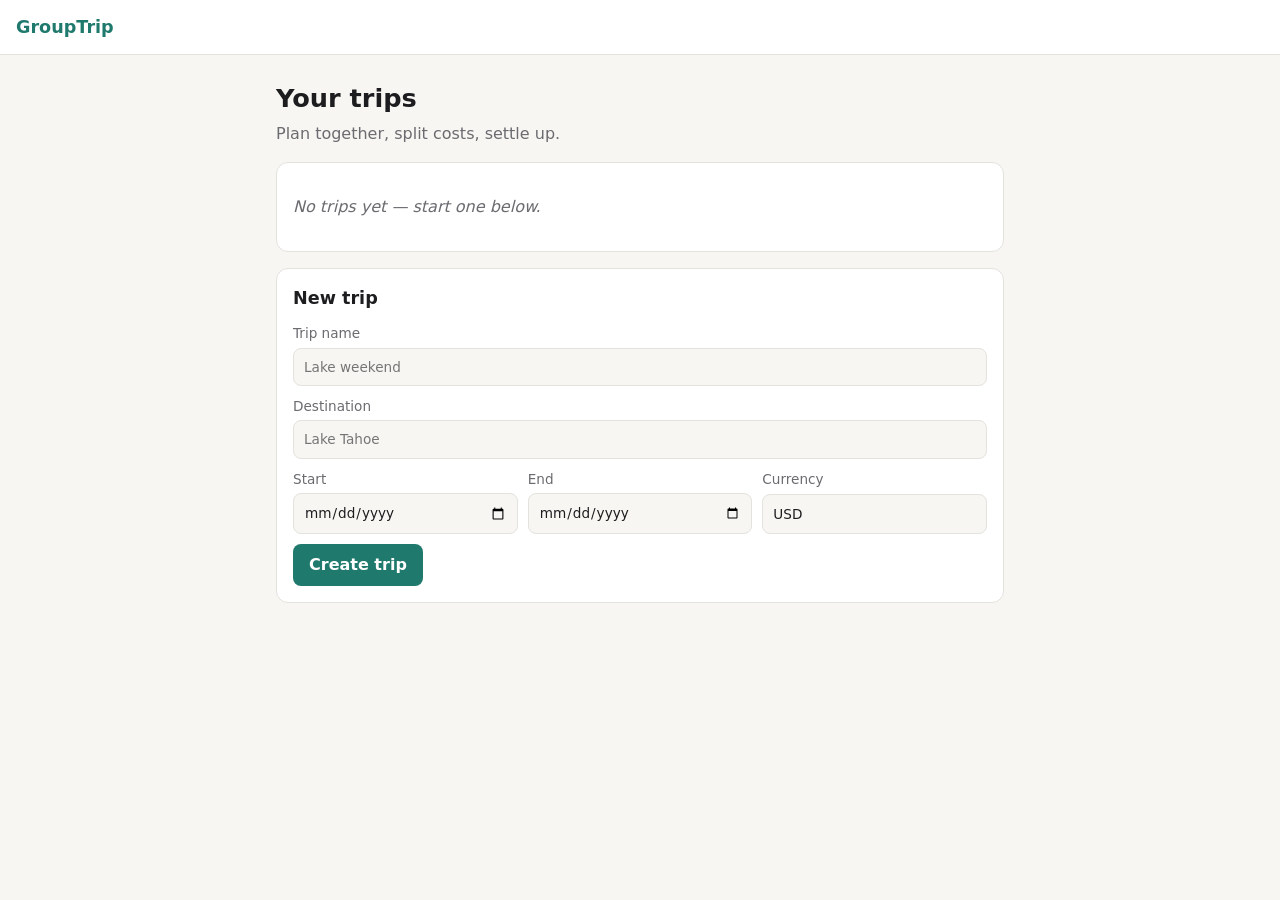
==== app/index.html @ df2579ad "Start GroupTrip: trip planner with shared expenses and settle-up Co-Authored-By: Claude Opus 5.5 <no" ====
<!doctype html>
<html lang="en">
<head>
  <meta charset="utf-8">
  <meta name="viewport" content="width=device-width, initial-scale=1">
  <title>GroupTrip</title>
  <link rel="stylesheet" href="style.css">
</head>
<body>
  <header class="top">
    <a href="#/" class="brand">GroupTrip</a>
  </header>
  <main id="view"></main>
  <script type="module" src="app.js"></script>
</body>
</html>
---- app/style.css ----
:root {
  --bg: #f7f6f3;
  --card: #ffffff;
  --text: #1d1d1f;
  --muted: #6b6b70;
  --line: #e4e2dd;
  --accent: #1f7a6d;
  --accent-text: #ffffff;
  --owed: #1f7a6d;
  --owes: #b4462f;
}
@media (prefers-color-scheme: dark) {
  :root {
    --bg: #141517;
    --card: #1e1f22;
    --text: #ececee;
    --muted: #9a9aa2;
    --line: #2e2f33;
    --accent: #4fb8a6;
    --accent-text: #0d1f1c;
    --owed: #5cc7b4;
    --owes: #ef8a74;
  }
}

* { box-sizing: border-box; }
body {
  margin: 0;
  background: var(--bg);
  color: var(--text);
  font: 16px/1.5 system-ui, -apple-system, sans-serif;
}
.top { padding: 14px 16px; border-bottom: 1px solid var(--line); background: var(--card); }
.brand { font-weight: 700; color: var(--accent); text-decoration: none; font-size: 1.1rem; }
main { max-width: 760px; margin: 0 auto; padding: 16px; }

h1 { font-size: 1.6rem; margin: 8px 0 4px; }
h2 { font-size: 1.1rem; margin: 0 0 12px; }
.sub { color: var(--muted); margin: 0 0 16px; }

.card {
  background: var(--card);
  border: 1px solid var(--line);
  border-radius: 12px;
  padding: 16px;
  margin-bottom: 16px;
}
.tabs { display: flex; gap: 4px; margin-bottom: 16px; overflow-x: auto; }
.tabs a {
  padding: 8px 14px; border-radius: 999px; text-decoration: none;
  color: var(--muted); white-space: nowrap;
}
.tabs a.on { background: var(--accent); color: var(--accent-text); }

form { display: grid; gap: 10px; }
.row { display: flex; gap: 10px; flex-wrap: wrap; }
.row > * { flex: 1 1 140px; }
label { display: grid; gap: 4px; font-size: .85rem; color: var(--muted); }
input, select, textarea {
  font: inherit; color: var(--text); background: var(--bg);
  border: 1px solid var(--line); border-radius: 8px; padding: 8px 10px; width: 100%;
}
button {
  font: inherit; border: 0; border-radius: 8px; padding: 9px 16px; cursor: pointer;
  background: var(--accent); color: var(--accent-text); font-weight: 600;
}
button.ghost { background: transparent; color: var(--muted); padding: 4px 8px; font-weight: 400; }
button.ghost:hover { color: var(--owes); }
.checks { display: flex; flex-wrap: wrap; gap: 6px 14px; }
.checks label { display: flex; align-items: center; gap: 6px; color: var(--text); font-size: .95rem; }
.checks input { width: auto; }

ul.list { list-style: none; margin: 0; padding: 0; }
ul.list li {
  display: flex; justify-content: space-between; align-items: center; gap: 12px;
  padding: 10px 0; border-bottom: 1px solid var(--line);
}
ul.list li:last-child { border-bottom: 0; }
.meta { color: var(--muted); font-size: .85rem; }
.amt { font-variant-numeric: tabular-nums; font-weight: 600; white-space: nowrap; }
.pos { color: var(--owed); }
.neg { color: var(--owes); }
.empty { color: var(--muted); font-style: italic; }
a.trip { color: inherit; text-decoration: none; display: block; }
.day { font-weight: 600; margin: 14px 0 4px; }
.day:first-child { margin-top: 0; }
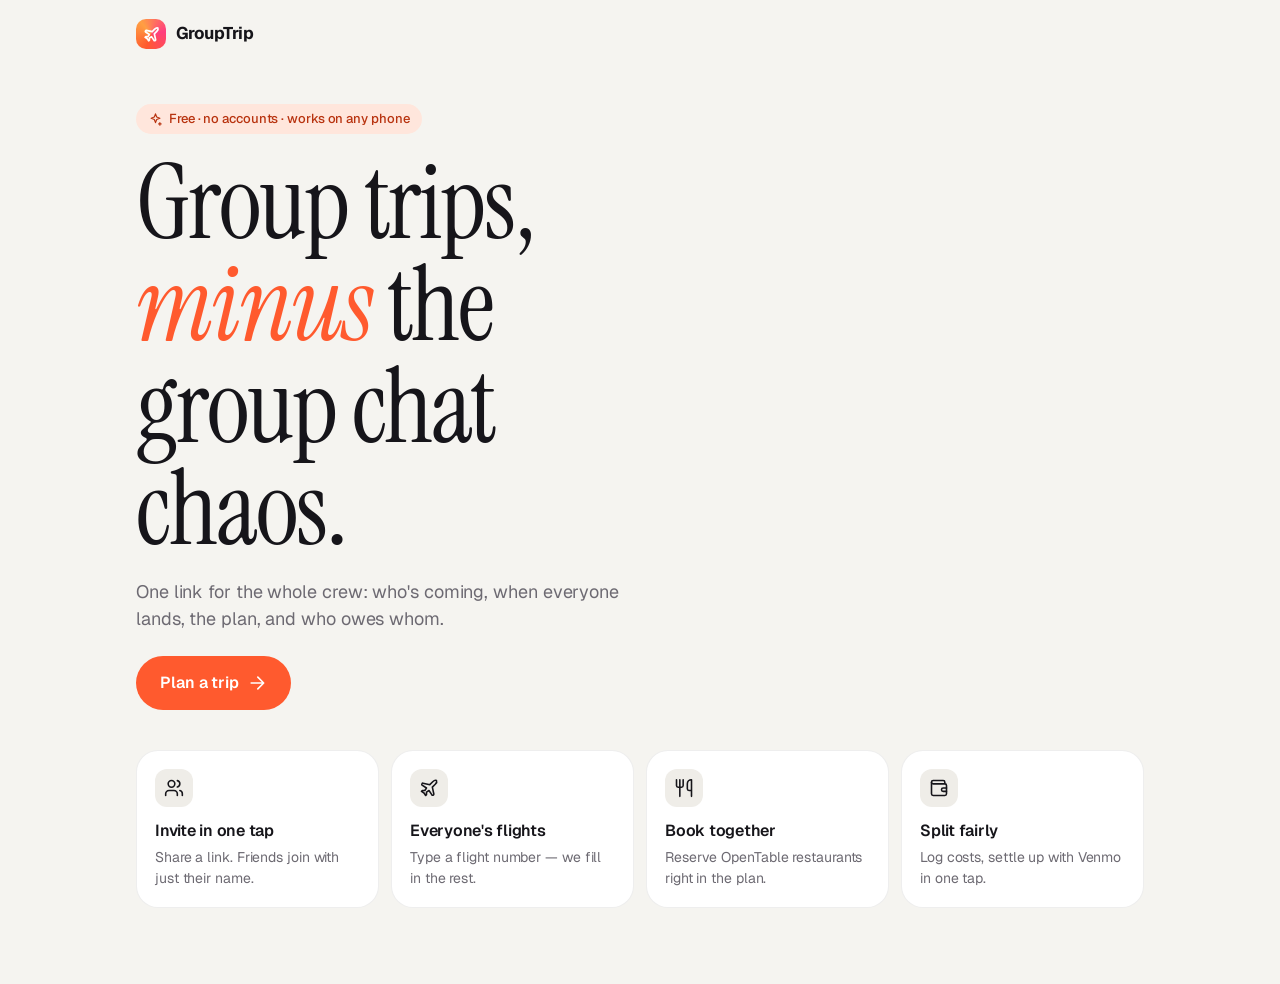
==== commit f854a6ee: "Redesign: organizer vs guest roles, invite page, modern mobile and desktop UI - Guests join from an " ====
--- a/app/index.html
+++ b/app/index.html
@@ -2,15 +2,21 @@
 <html lang="en">
 <head>
   <meta charset="utf-8">
-  <meta name="viewport" content="width=device-width, initial-scale=1">
+  <meta name="viewport" content="width=device-width, initial-scale=1, viewport-fit=cover">
+  <meta name="theme-color" content="#f5f4f0" media="(prefers-color-scheme: light)">
+  <meta name="theme-color" content="#0d0d10" media="(prefers-color-scheme: dark)">
+  <meta name="description" content="Plan a group trip: who's coming, everyone's flights, the plan, and who owes whom.">
+  <meta name="apple-mobile-web-app-capable" content="yes">
+  <meta name="apple-mobile-web-app-status-bar-style" content="default">
   <title>GroupTrip</title>
+  <link rel="icon" href="data:image/svg+xml,%3Csvg xmlns='http://www.w3.org/2000/svg' viewBox='0 0 32 32'%3E%3Crect width='32' height='32' rx='9' fill='%23ff5a2e'/%3E%3Cpath d='M21.5 22.4 20 15.6l2.9-2.9c1.2-1.2 1.7-2.9 1.2-3.7-.8-.4-2.5 0-3.7 1.2l-2.9 2.9-6.8-1.5c-.4-.1-.7.1-.9.4l-.2.4c-.2.4-.1.8.2 1.1l4.4 2.9-1.7 2.5H10l-.8.8 2.5 1.7 1.7 2.5.8-.8v-2.5l2.5-1.7 2.9 4.4c.3.3.7.4 1.1.2l.4-.2c.3-.2.5-.6.4-1z' fill='none' stroke='white' stroke-width='1.6' stroke-linejoin='round'/%3E%3C/svg%3E">
+  <link rel="preconnect" href="https://fonts.googleapis.com">
+  <link rel="preconnect" href="https://fonts.gstatic.com" crossorigin>
+  <link href="https://fonts.googleapis.com/css2?family=Geist:wght@400..700&family=Instrument+Serif:ital@0;1&display=swap" rel="stylesheet">
   <link rel="stylesheet" href="style.css">
 </head>
 <body>
-  <header class="top">
-    <a href="#/" class="brand">GroupTrip</a>
-  </header>
-  <main id="view"></main>
+  <div id="app"></div>
   <script type="module" src="app.js"></script>
 </body>
 </html>
--- a/app/style.css
+++ b/app/style.css
@@ -1,86 +1,482 @@
+/* GroupTrip design system.
+   Warm paper neutrals, one sunset accent, Geist for UI, Instrument Serif for
+   trip names. Phones get a floating tab bar + bottom sheets; desktop gets a
+   sidebar and centered dialogs. */
+
 :root {
-  --bg: #f7f6f3;
-  --card: #ffffff;
-  --text: #1d1d1f;
-  --muted: #6b6b70;
-  --line: #e4e2dd;
-  --accent: #1f7a6d;
-  --accent-text: #ffffff;
-  --owed: #1f7a6d;
-  --owes: #b4462f;
-}
+  --bg: #f5f4f0;
+  --surface: #ffffff;
+  --surface-2: #efede8;
+  --surface-3: #e6e3dc;
+  --text: #16151a;
+  --muted: #6d6a72;
+  --faint: #a19ea6;
+  --line: rgba(22, 21, 26, .07);
+  --line-strong: rgba(22, 21, 26, .14);
+  --accent: #ff5a2e;
+  --accent-soft: #ffe6dc;
+  --accent-ink: #b8330f;
+  --good: #0f8a5f;
+  --good-soft: #dcf3e8;
+  --warn: #b7791f;
+  --warn-soft: #fbefd5;
+  --bad: #d4383e;
+  --bad-soft: #fde2e1;
+  --ring: rgba(255, 90, 46, .22);
+  --shadow-sm: 0 1px 2px rgba(20, 16, 10, .04), 0 2px 8px rgba(20, 16, 10, .04);
+  --shadow-lg: 0 2px 6px rgba(20, 16, 10, .05), 0 18px 48px rgba(20, 16, 10, .12);
+  --av-l: 86%;
+  --av-ink-l: 27%;
+  --glass: rgba(255, 255, 255, .72);
+
+  --font-ui: 'Geist', ui-sans-serif, system-ui, -apple-system, sans-serif;
+  --font-display: 'Instrument Serif', ui-serif, Georgia, serif;
+  --radius-xl: 28px;
+  --radius-lg: 22px;
+  --radius: 16px;
+  --radius-sm: 12px;
+  --safe-b: env(safe-area-inset-bottom, 0px);
+  color-scheme: light;
+}
+
 @media (prefers-color-scheme: dark) {
   :root {
-    --bg: #141517;
-    --card: #1e1f22;
-    --text: #ececee;
-    --muted: #9a9aa2;
-    --line: #2e2f33;
-    --accent: #4fb8a6;
-    --accent-text: #0d1f1c;
-    --owed: #5cc7b4;
-    --owes: #ef8a74;
+    --bg: #0d0d10;
+    --surface: #17171b;
+    --surface-2: #202026;
+    --surface-3: #2a2a31;
+    --text: #f3f2f5;
+    --muted: #9d9aa5;
+    --faint: #6c6973;
+    --line: rgba(255, 255, 255, .07);
+    --line-strong: rgba(255, 255, 255, .14);
+    --accent: #ff7248;
+    --accent-soft: #3a1d14;
+    --accent-ink: #ffab8f;
+    --good: #3ccf91;
+    --good-soft: #10291f;
+    --warn: #f0b44c;
+    --warn-soft: #2e2413;
+    --bad: #ff6b6f;
+    --bad-soft: #341617;
+    --ring: rgba(255, 114, 72, .3);
+    --shadow-sm: 0 1px 2px rgba(0, 0, 0, .3);
+    --shadow-lg: 0 18px 48px rgba(0, 0, 0, .5);
+    --av-l: 30%;
+    --av-ink-l: 86%;
+    --glass: rgba(23, 23, 27, .72);
+    color-scheme: dark;
   }
 }
 
 * { box-sizing: border-box; }
+html { -webkit-text-size-adjust: 100%; }
 body {
   margin: 0;
   background: var(--bg);
   color: var(--text);
-  font: 16px/1.5 system-ui, -apple-system, sans-serif;
-}
-.top { padding: 14px 16px; border-bottom: 1px solid var(--line); background: var(--card); }
-.brand { font-weight: 700; color: var(--accent); text-decoration: none; font-size: 1.1rem; }
-main { max-width: 760px; margin: 0 auto; padding: 16px; }
-
-h1 { font-size: 1.6rem; margin: 8px 0 4px; }
-h2 { font-size: 1.1rem; margin: 0 0 12px; }
-.sub { color: var(--muted); margin: 0 0 16px; }
-
-.card {
-  background: var(--card);
-  border: 1px solid var(--line);
-  border-radius: 12px;
-  padding: 16px;
-  margin-bottom: 16px;
-}
-.tabs { display: flex; gap: 4px; margin-bottom: 16px; overflow-x: auto; }
-.tabs a {
-  padding: 8px 14px; border-radius: 999px; text-decoration: none;
-  color: var(--muted); white-space: nowrap;
-}
-.tabs a.on { background: var(--accent); color: var(--accent-text); }
-
-form { display: grid; gap: 10px; }
-.row { display: flex; gap: 10px; flex-wrap: wrap; }
-.row > * { flex: 1 1 140px; }
-label { display: grid; gap: 4px; font-size: .85rem; color: var(--muted); }
-input, select, textarea {
-  font: inherit; color: var(--text); background: var(--bg);
-  border: 1px solid var(--line); border-radius: 8px; padding: 8px 10px; width: 100%;
-}
-button {
-  font: inherit; border: 0; border-radius: 8px; padding: 9px 16px; cursor: pointer;
-  background: var(--accent); color: var(--accent-text); font-weight: 600;
-}
-button.ghost { background: transparent; color: var(--muted); padding: 4px 8px; font-weight: 400; }
-button.ghost:hover { color: var(--owes); }
-.checks { display: flex; flex-wrap: wrap; gap: 6px 14px; }
-.checks label { display: flex; align-items: center; gap: 6px; color: var(--text); font-size: .95rem; }
-.checks input { width: auto; }
-
-ul.list { list-style: none; margin: 0; padding: 0; }
-ul.list li {
-  display: flex; justify-content: space-between; align-items: center; gap: 12px;
-  padding: 10px 0; border-bottom: 1px solid var(--line);
-}
-ul.list li:last-child { border-bottom: 0; }
-.meta { color: var(--muted); font-size: .85rem; }
-.amt { font-variant-numeric: tabular-nums; font-weight: 600; white-space: nowrap; }
-.pos { color: var(--owed); }
-.neg { color: var(--owes); }
-.empty { color: var(--muted); font-style: italic; }
-a.trip { color: inherit; text-decoration: none; display: block; }
-.day { font-weight: 600; margin: 14px 0 4px; }
-.day:first-child { margin-top: 0; }
+  font: 15px/1.5 var(--font-ui);
+  letter-spacing: -0.006em;
+  -webkit-font-smoothing: antialiased;
+  -moz-osx-font-smoothing: grayscale;
+}
+a { color: inherit; }
+button { font: inherit; color: inherit; }
+svg.i { width: 20px; height: 20px; flex: none; stroke: currentColor; fill: none; stroke-width: 1.9; stroke-linecap: round; stroke-linejoin: round; }
+.sr { position: absolute; width: 1px; height: 1px; overflow: hidden; clip: rect(0 0 0 0); }
+[hidden] { display: none !important; }
+
+::view-transition-old(root), ::view-transition-new(root) { animation-duration: .22s; }
+
+/* ---------- type ---------- */
+.display { font-family: var(--font-display); font-weight: 400; letter-spacing: -0.02em; line-height: .98; margin: 0; }
+h2 { font-size: 20px; font-weight: 600; letter-spacing: -0.025em; margin: 0; }
+h3 { font-size: 16px; font-weight: 600; letter-spacing: -0.015em; margin: 0; }
+.muted { color: var(--muted); }
+.small { font-size: 13px; }
+.tabular { font-variant-numeric: tabular-nums; }
+.eyebrow { font-size: 12px; font-weight: 600; letter-spacing: .06em; text-transform: uppercase; color: var(--muted); }
+
+/* ---------- buttons ---------- */
+.btn {
+  height: 44px; padding: 0 18px; border-radius: 999px; border: 0; cursor: pointer;
+  display: inline-flex; align-items: center; justify-content: center; gap: 8px;
+  font-weight: 600; font-size: 15px; text-decoration: none; white-space: nowrap;
+  transition: transform .15s ease, background-color .15s ease, opacity .15s ease;
+  -webkit-tap-highlight-color: transparent;
+}
+.btn:active { transform: scale(.97); }
+.btn:disabled { opacity: .45; cursor: default; transform: none; }
+.btn-primary { background: var(--text); color: var(--bg); }
+.btn-accent { background: var(--accent); color: #fff; }
+.btn-secondary { background: var(--surface-2); color: var(--text); }
+.btn-secondary:hover { background: var(--surface-3); }
+.btn-outline { background: transparent; border: 1px solid var(--line-strong); color: var(--text); }
+.btn-ghost { background: transparent; color: var(--muted); }
+.btn-ghost:hover { color: var(--text); background: var(--surface-2); }
+.btn-danger { background: var(--bad-soft); color: var(--bad); }
+.btn-sm { height: 36px; padding: 0 14px; font-size: 14px; }
+.btn-xs { height: 30px; padding: 0 12px; font-size: 13px; }
+.btn-icon { width: 40px; height: 40px; padding: 0; }
+.btn-icon.btn-sm { width: 36px; }
+.btn-block { width: 100%; }
+.btn-lg { height: 54px; font-size: 16px; padding: 0 24px; }
+
+/* ---------- forms ---------- */
+.field { display: grid; gap: 6px; }
+.field > span { font-size: 13px; font-weight: 500; color: var(--muted); }
+.input, .field input, .field select, .field textarea {
+  width: 100%; height: 48px; padding: 0 14px; border-radius: 14px;
+  border: 1px solid var(--line-strong); background: var(--surface); color: var(--text);
+  font: 16px var(--font-ui); outline: none; transition: border-color .15s, box-shadow .15s;
+  -webkit-appearance: none; appearance: none;
+}
+.field textarea { height: auto; min-height: 88px; padding: 12px 14px; resize: vertical; }
+.input:focus, .field input:focus, .field select:focus, .field textarea:focus { border-color: var(--accent); box-shadow: 0 0 0 4px var(--ring); }
+.input-xl { height: 64px; font-size: 22px; font-weight: 500; border-radius: 18px; }
+.form { display: grid; gap: 14px; }
+.grid-2 { display: grid; grid-template-columns: 1fr 1fr; gap: 12px; }
+.grid-4 { display: grid; grid-template-columns: repeat(2, 1fr); gap: 12px; }
+@media (min-width: 700px) { .grid-4 { grid-template-columns: repeat(4, 1fr); } }
+.hint { font-size: 13px; color: var(--muted); margin: 0; }
+details.more > summary { cursor: pointer; color: var(--muted); font-size: 14px; font-weight: 500; list-style: none; }
+details.more > summary::-webkit-details-marker { display: none; }
+details.more[open] > summary { margin-bottom: 12px; }
+
+.amount-input { display: flex; align-items: center; justify-content: center; gap: 4px; padding: 12px 0 4px; }
+.amount-input span { font-size: 36px; color: var(--muted); font-weight: 500; }
+.amount-input input {
+  border: 0; background: transparent; outline: none; color: var(--text); text-align: center;
+  font: 600 52px var(--font-ui); letter-spacing: -0.04em; width: 6ch; font-variant-numeric: tabular-nums;
+}
+
+/* Pick-one / pick-many chips (paid by, split between, who) */
+.picks { display: flex; flex-wrap: wrap; gap: 8px; }
+.picks label { cursor: pointer; }
+.picks input { position: absolute; opacity: 0; pointer-events: none; }
+.picks .pick {
+  display: inline-flex; align-items: center; gap: 8px; height: 40px; padding: 0 14px 0 5px;
+  border-radius: 999px; border: 1px solid var(--line-strong); background: var(--surface);
+  font-weight: 500; font-size: 14px; transition: all .15s;
+}
+.picks input:checked + .pick { background: var(--text); color: var(--bg); border-color: var(--text); }
+.picks input:focus-visible + .pick { box-shadow: 0 0 0 4px var(--ring); }
+
+.segmented { display: grid; grid-auto-flow: column; grid-auto-columns: 1fr; background: var(--surface-2); border-radius: 999px; padding: 4px; gap: 4px; }
+.segmented button { height: 40px; border: 0; border-radius: 999px; background: transparent; font-weight: 600; font-size: 14px; color: var(--muted); cursor: pointer; transition: all .15s; }
+.segmented button.on { background: var(--surface); color: var(--text); box-shadow: var(--shadow-sm); }
+
+/* ---------- surfaces ---------- */
+.card { background: var(--surface); border: 1px solid var(--line); border-radius: var(--radius-lg); padding: 20px; box-shadow: var(--shadow-sm); }
+.card-tight { padding: 6px 16px; }
+.stack { display: grid; gap: 14px; }
+.stack-lg { display: grid; gap: 28px; }
+.section-head { display: flex; align-items: center; justify-content: space-between; gap: 12px; margin: 0 2px 12px; }
+.section-head .sub { font-size: 13px; color: var(--muted); }
+
+.chip {
+  display: inline-flex; align-items: center; gap: 6px; height: 30px; padding: 0 12px; border-radius: 999px;
+  font-size: 13px; font-weight: 500; background: var(--surface-2); color: var(--text); white-space: nowrap;
+}
+.chip svg.i { width: 15px; height: 15px; }
+.chip.glass { background: rgba(255, 255, 255, .18); color: #fff; border: 1px solid rgba(255, 255, 255, .28); -webkit-backdrop-filter: blur(14px); backdrop-filter: blur(14px); }
+.chip.accent { background: var(--accent-soft); color: var(--accent-ink); }
+
+.pill { display: inline-flex; align-items: center; gap: 4px; height: 22px; padding: 0 8px; border-radius: 999px; font-size: 12px; font-weight: 600; white-space: nowrap; }
+.pill svg.i { width: 13px; height: 13px; }
+.pill.going { background: var(--good-soft); color: var(--good); }
+.pill.maybe { background: var(--warn-soft); color: var(--warn); }
+.pill.declined { background: var(--surface-2); color: var(--muted); }
+.pill.invited { border: 1px dashed var(--line-strong); color: var(--muted); }
+.pill.org { background: var(--accent-soft); color: var(--accent-ink); }
+.pill.you { background: var(--text); color: var(--bg); }
+
+/* ---------- avatars ---------- */
+.av {
+  --size: 36px; width: var(--size); height: var(--size); border-radius: 50%; flex: none;
+  display: grid; place-items: center; font-weight: 600; font-size: calc(var(--size) * .38); letter-spacing: 0;
+  background: hsl(var(--h) 70% var(--av-l)); color: hsl(var(--h) 55% var(--av-ink-l));
+}
+.av.pending { background: transparent; border: 1.5px dashed var(--line-strong); color: var(--muted); }
+.av-stack { display: flex; align-items: center; }
+.av-stack .av { box-shadow: 0 0 0 2.5px var(--ring-color, var(--surface)); }
+.av-stack .av + .av { margin-left: -9px; }
+.av-more { background: var(--surface-2); color: var(--muted); --h: 0; }
+
+/* ---------- lists ---------- */
+.rows > * + * { border-top: 1px solid var(--line); }
+.row { display: flex; align-items: center; gap: 12px; padding: 12px 0; min-height: 60px; }
+.row .grow { flex: 1; min-width: 0; }
+.row .title { font-weight: 600; overflow: hidden; text-overflow: ellipsis; white-space: nowrap; }
+.row .sub { font-size: 13px; color: var(--muted); }
+.row-link { text-decoration: none; cursor: pointer; border-radius: 12px; }
+
+.check { width: 26px; height: 26px; border-radius: 50%; border: 1.5px solid var(--line-strong); display: grid; place-items: center; flex: none; color: transparent; }
+.check.done { background: var(--good); border-color: var(--good); color: #fff; }
+.check svg.i { width: 15px; height: 15px; stroke-width: 2.6; }
+
+.progress { height: 6px; border-radius: 99px; background: var(--surface-2); overflow: hidden; }
+.progress > span { display: block; height: 100%; background: var(--accent); border-radius: inherit; transition: width .4s ease; }
+
+.empty { text-align: center; padding: 36px 20px; color: var(--muted); }
+.empty .empty-icon { width: 56px; height: 56px; border-radius: 18px; margin: 0 auto 14px; display: grid; place-items: center; background: var(--surface-2); color: var(--text); }
+.empty h3 { color: var(--text); margin-bottom: 4px; }
+.empty p { margin: 0 auto 16px; max-width: 34ch; }
+
+/* ---------- hero (trip cover) ---------- */
+.hero {
+  position: relative; overflow: hidden; border-radius: var(--radius-xl); color: #fff;
+  min-height: 250px; padding: 20px; display: flex; flex-direction: column; justify-content: space-between; gap: 24px;
+  isolation: isolate;
+}
+.hero::after { content: ''; position: absolute; inset: 0; z-index: -1; background: linear-gradient(to top, rgba(0, 0, 0, .42), rgba(0, 0, 0, 0) 65%); }
+.hero-top { display: flex; justify-content: space-between; align-items: flex-start; gap: 8px; flex-wrap: wrap; }
+.hero h1 { font-size: clamp(44px, 9vw, 72px); text-shadow: 0 2px 24px rgba(0, 0, 0, .18); }
+.hero-meta { display: flex; flex-wrap: wrap; gap: 8px; margin-top: 12px; align-items: center; }
+.hero .av-stack { --ring-color: rgba(255, 255, 255, .5); }
+@media (min-width: 960px) { .hero { min-height: 300px; padding: 28px; } }
+
+/* ---------- app shell ---------- */
+.shell { min-height: 100dvh; }
+.sidebar { display: none; }
+.topbar {
+  position: sticky; top: 0; z-index: 20; height: 60px; padding: 0 12px;
+  display: flex; align-items: center; gap: 8px;
+  background: color-mix(in srgb, var(--bg) 82%, transparent);
+  -webkit-backdrop-filter: saturate(1.6) blur(18px); backdrop-filter: saturate(1.6) blur(18px);
+}
+.topbar .title { flex: 1; min-width: 0; font-weight: 600; font-size: 16px; overflow: hidden; text-overflow: ellipsis; white-space: nowrap; }
+.main { padding: 4px 16px calc(120px + var(--safe-b)); max-width: 760px; margin: 0 auto; }
+
+.tabbar {
+  position: fixed; z-index: 30; left: 12px; right: 12px; bottom: calc(10px + var(--safe-b));
+  height: 66px; border-radius: 24px; padding: 6px;
+  display: grid; grid-template-columns: repeat(5, 1fr);
+  background: var(--glass); border: 1px solid var(--line);
+  -webkit-backdrop-filter: saturate(1.8) blur(22px); backdrop-filter: saturate(1.8) blur(22px);
+  box-shadow: var(--shadow-lg);
+  max-width: 520px; margin: 0 auto;
+}
+.tabbar a {
+  display: grid; place-items: center; align-content: center; gap: 3px; border-radius: 18px;
+  text-decoration: none; color: var(--muted); font-size: 11px; font-weight: 600;
+  -webkit-tap-highlight-color: transparent;
+}
+.tabbar a.on { color: var(--text); background: var(--surface-2); }
+.tabbar a.on svg.i { stroke-width: 2.3; }
+
+/* Page action: a floating button on phones, a normal header button on desktop */
+.page-head { display: flex; align-items: flex-end; justify-content: space-between; gap: 12px; margin: 16px 2px 20px; }
+.page-head h1 { font-size: 40px; }
+.page-head .sub { color: var(--muted); font-size: 14px; margin-top: 6px; }
+.page-action {
+  position: fixed; z-index: 25; right: 16px; bottom: calc(88px + var(--safe-b));
+  height: 54px; padding: 0 22px 0 18px; font-size: 15px;
+  background: var(--accent); color: #fff;
+  box-shadow: 0 10px 28px color-mix(in srgb, var(--accent) 45%, transparent);
+}
+
+@media (min-width: 960px) {
+  .shell { display: grid; grid-template-columns: 280px minmax(0, 1fr); }
+  .sidebar {
+    display: flex; flex-direction: column; gap: 20px; position: sticky; top: 0; height: 100dvh;
+    padding: 20px 16px; border-right: 1px solid var(--line);
+  }
+  .topbar, .tabbar { display: none; }
+  .main { padding: 32px 40px 80px; max-width: 820px; }
+  .page-head h1 { font-size: 52px; }
+  .page-action { position: static; height: 44px; box-shadow: none; padding: 0 18px 0 14px; }
+}
+
+.brand { display: flex; align-items: center; gap: 10px; font-weight: 700; font-size: 17px; letter-spacing: -0.03em; text-decoration: none; }
+.brand-mark { width: 30px; height: 30px; border-radius: 10px; display: grid; place-items: center; color: #fff; background: conic-gradient(from 200deg, #ff5a2e, #ff9f43, #ff3d7f, #ff5a2e); }
+.brand-mark svg.i { width: 17px; height: 17px; stroke-width: 2.4; }
+
+.side-trip { display: flex; gap: 12px; align-items: center; padding: 10px; border-radius: 16px; background: var(--surface); border: 1px solid var(--line); }
+.side-trip .thumb { width: 44px; height: 44px; border-radius: 12px; flex: none; }
+.side-trip .name { font-weight: 600; line-height: 1.2; overflow: hidden; text-overflow: ellipsis; white-space: nowrap; }
+.side-nav { display: grid; gap: 2px; }
+.side-nav a {
+  display: flex; align-items: center; gap: 12px; height: 44px; padding: 0 12px; border-radius: 12px;
+  text-decoration: none; color: var(--muted); font-weight: 500;
+}
+.side-nav a:hover { color: var(--text); background: var(--surface-2); }
+.side-nav a.on { color: var(--text); background: var(--surface); box-shadow: var(--shadow-sm); border: 1px solid var(--line); }
+.side-nav .count { margin-left: auto; font-size: 12px; color: var(--faint); }
+.side-me {
+  margin-top: auto; display: flex; align-items: center; gap: 10px; padding: 10px; border-radius: 16px;
+  border: 1px solid var(--line); background: var(--surface); cursor: pointer; text-align: left; width: 100%;
+}
+.side-me:hover { border-color: var(--line-strong); }
+
+/* ---------- boarding pass ---------- */
+.pass { background: var(--surface); border: 1px solid var(--line); border-radius: var(--radius-lg); box-shadow: var(--shadow-sm); overflow: hidden; }
+.pass.mine { border-color: color-mix(in srgb, var(--accent) 40%, var(--line)); }
+.pass-top { display: flex; align-items: center; gap: 10px; padding: 16px 18px 0; }
+.pass-top .grow { flex: 1; min-width: 0; }
+.pass-route { display: grid; grid-template-columns: 1fr minmax(48px, 1.2fr) 1fr; align-items: center; gap: 10px; padding: 14px 18px 16px; }
+.pass-route .end { text-align: right; }
+.pass .code { font-size: clamp(30px, 8vw, 40px); font-weight: 600; letter-spacing: -0.04em; line-height: 1; font-variant-numeric: tabular-nums; }
+.pass .when { font-size: 13px; color: var(--muted); margin-top: 6px; font-variant-numeric: tabular-nums; }
+.pass .when b { color: var(--text); font-weight: 600; }
+.pass-line { position: relative; height: 20px; display: grid; place-items: center; color: var(--muted); }
+.pass-line::before { content: ''; position: absolute; left: 0; right: 0; top: 50%; border-top: 1.5px dashed var(--line-strong); }
+.pass-line svg.i { position: relative; background: var(--surface); padding: 0 6px; width: 32px; transform: rotate(45deg); }
+.pass-foot { position: relative; display: flex; gap: 6px; align-items: center; padding: 10px 12px; border-top: 1.5px dashed var(--line-strong); }
+.pass-foot::before, .pass-foot::after { content: ''; position: absolute; top: -9px; width: 16px; height: 16px; border-radius: 50%; background: var(--bg); border: 1px solid var(--line); }
+.pass-foot::before { left: -9px; }
+.pass-foot::after { right: -9px; }
+.pass-foot .spacer { flex: 1; }
+
+/* ---------- itinerary timeline ---------- */
+.day-chips { display: flex; gap: 8px; overflow-x: auto; margin: 0 -16px 8px; padding: 2px 16px 8px; scrollbar-width: none; }
+.day-chips::-webkit-scrollbar { display: none; }
+.day-chip {
+  flex: none; width: 58px; height: 68px; border-radius: 18px; border: 1px solid var(--line); background: var(--surface);
+  display: grid; place-items: center; align-content: center; gap: 0; text-decoration: none; cursor: pointer;
+}
+.day-chip small { font-size: 11px; font-weight: 600; color: var(--muted); text-transform: uppercase; letter-spacing: .04em; }
+.day-chip b { font-size: 22px; font-weight: 600; letter-spacing: -0.03em; }
+.day-chip.has { border-color: var(--text); }
+.day-chip .dot { width: 5px; height: 5px; border-radius: 50%; background: var(--accent); margin-top: 2px; }
+.day-chip:not(.has) .dot { background: transparent; }
+@media (min-width: 960px) { .day-chips { margin: 0 0 8px; padding: 2px 0 8px; } }
+
+.day { scroll-margin-top: 70px; }
+.day + .day { margin-top: 24px; }
+.day-head { display: flex; align-items: baseline; gap: 10px; margin: 0 2px 10px; }
+.day-head h3 { font-size: 18px; }
+.tl { display: grid; gap: 10px; }
+.tl-item { display: grid; grid-template-columns: 62px minmax(0, 1fr); gap: 10px; }
+.tl-time { font-size: 12px; color: var(--muted); padding-top: 18px; text-align: right; font-variant-numeric: tabular-nums; font-weight: 500; white-space: nowrap; }
+.tl-card { padding: 16px; }
+.tl-card .title-row { display: flex; gap: 10px; align-items: flex-start; }
+.tl-card .title-row .grow { flex: 1; min-width: 0; }
+.tl-card .place { display: flex; align-items: center; gap: 6px; font-size: 13px; color: var(--muted); margin-top: 4px; }
+.tl-card .place svg.i { width: 14px; height: 14px; }
+.tl-actions { display: flex; flex-wrap: wrap; gap: 8px; margin-top: 12px; }
+.tl-icon { width: 38px; height: 38px; border-radius: 12px; display: grid; place-items: center; background: var(--surface-2); flex: none; }
+.tl-icon.ot { background: #da3743; color: #fff; }
+
+/* ---------- money ---------- */
+.balance-hero { border-radius: var(--radius-xl); padding: 24px; position: relative; overflow: hidden; }
+.balance-hero.owe { background: linear-gradient(135deg, var(--bad-soft), var(--surface)); }
+.balance-hero.owed { background: linear-gradient(135deg, var(--good-soft), var(--surface)); }
+.balance-hero.square { background: linear-gradient(135deg, var(--surface-2), var(--surface)); }
+.balance-hero .amount { font-size: clamp(48px, 12vw, 68px); font-weight: 600; letter-spacing: -0.045em; line-height: 1; margin: 8px 0 4px; font-variant-numeric: tabular-nums; }
+.balance-hero.owe .amount { color: var(--bad); }
+.balance-hero.owed .amount { color: var(--good); }
+.pay-row { display: flex; align-items: center; gap: 10px; padding: 12px 0; }
+.pay-row .pay-flow { display: flex; align-items: center; gap: 6px; }
+.pay-row .pay-flow svg.i { width: 16px; height: 16px; color: var(--faint); }
+.pay-row.me { background: var(--accent-soft); margin: 4px -10px; padding: 12px 10px; border-radius: 16px; border-top: 0 !important; }
+.pay-row.me + * { border-top: 0 !important; }
+.amt { font-weight: 600; font-variant-numeric: tabular-nums; white-space: nowrap; }
+.amt.pos { color: var(--good); }
+.amt.neg { color: var(--bad); }
+.stat-grid { display: grid; grid-template-columns: 1fr 1fr; gap: 12px; }
+.stat { background: var(--surface); border: 1px solid var(--line); border-radius: var(--radius); padding: 14px 16px; }
+.stat .num { font-size: 24px; font-weight: 600; letter-spacing: -0.03em; font-variant-numeric: tabular-nums; }
+.stat .lbl { font-size: 13px; color: var(--muted); }
+
+/* ---------- sheets & toasts ---------- */
+dialog.sheet {
+  border: 0; padding: 0; color: var(--text); background: var(--surface);
+  width: 100%; max-width: 100%; max-height: 94dvh; margin: auto 0 0; border-radius: 28px 28px 0 0;
+  box-shadow: var(--shadow-lg); overflow: hidden; display: flex; flex-direction: column;
+}
+dialog.sheet:not([open]) { display: none; }
+dialog.sheet[open] { animation: sheet-up .28s cubic-bezier(.2, .9, .3, 1); }
+dialog.sheet::backdrop { background: rgba(8, 8, 10, .45); -webkit-backdrop-filter: blur(3px); backdrop-filter: blur(3px); animation: fade .2s ease; }
+.sheet-grab { width: 40px; height: 5px; border-radius: 9px; background: var(--line-strong); margin: 8px auto 0; flex: none; }
+.sheet-head { display: flex; align-items: center; justify-content: space-between; gap: 12px; padding: 10px 16px 6px 22px; flex: none; }
+.sheet-head h2 { font-size: 22px; }
+.sheet-body { padding: 8px 22px calc(24px + var(--safe-b)); overflow-y: auto; }
+.sheet.embed .sheet-body { padding: 0; }
+.sheet.embed iframe { display: block; width: 100%; height: min(78dvh, 760px); border: 0; background: #fff; }
+.sheet-foot { padding: 10px 22px calc(16px + var(--safe-b)); display: flex; gap: 8px; border-top: 1px solid var(--line); flex: none; }
+.sheet-foot .btn { flex: 1; }
+@media (min-width: 700px) {
+  dialog.sheet { max-width: 560px; margin: auto; border-radius: 28px; max-height: 88dvh; }
+  dialog.sheet.wide { max-width: 860px; }
+  dialog.sheet[open] { animation: pop .22s cubic-bezier(.2, .9, .3, 1); }
+  .sheet-grab { display: none; }
+  .sheet-head { padding-top: 18px; }
+  .sheet-body { padding-bottom: 24px; }
+}
+@keyframes sheet-up { from { transform: translateY(40px); opacity: 0; } }
+@keyframes pop { from { transform: scale(.97); opacity: 0; } }
+@keyframes fade { from { opacity: 0; } }
+
+.toast {
+  position: fixed; z-index: 100; left: 50%; bottom: calc(96px + var(--safe-b)); transform: translateX(-50%);
+  background: var(--text); color: var(--bg); padding: 12px 18px; border-radius: 999px; font-weight: 500; font-size: 14px;
+  box-shadow: var(--shadow-lg); display: flex; align-items: center; gap: 8px; max-width: calc(100vw - 32px);
+  animation: toast-in .3s cubic-bezier(.2, .9, .3, 1);
+}
+.toast.error { background: var(--bad); color: #fff; }
+.toast.out { opacity: 0; transform: translate(-50%, 8px); transition: all .25s ease; }
+body:has(.page-action) .toast { bottom: calc(156px + var(--safe-b)); }
+@media (min-width: 960px) { .toast, body:has(.page-action) .toast { bottom: 32px; } }
+@keyframes toast-in { from { opacity: 0; transform: translate(-50%, 12px); } }
+
+.skeleton { border-radius: var(--radius-lg); background: linear-gradient(90deg, var(--surface-2), var(--surface-3), var(--surface-2)); background-size: 200% 100%; animation: shimmer 1.2s infinite linear; }
+@keyframes shimmer { to { background-position: -200% 0; } }
+
+/* ---------- landing / trips list ---------- */
+.site { max-width: 1040px; margin: 0 auto; padding: 0 16px calc(48px + var(--safe-b)); }
+.site-head { display: flex; align-items: center; justify-content: space-between; height: 68px; }
+.landing { padding: 36px 0 28px; }
+.landing h1 { font-size: clamp(52px, 12vw, 104px); max-width: 11ch; }
+.landing h1 em { color: var(--accent); }
+.landing p { font-size: 18px; color: var(--muted); max-width: 42ch; margin: 18px 0 24px; }
+.trip-grid { display: grid; gap: 16px; }
+@media (min-width: 700px) { .trip-grid { grid-template-columns: repeat(2, 1fr); } }
+@media (min-width: 1000px) { .trip-grid { grid-template-columns: repeat(3, 1fr); } }
+.trip-card { display: block; text-decoration: none; border-radius: var(--radius-lg); overflow: hidden; background: var(--surface); border: 1px solid var(--line); box-shadow: var(--shadow-sm); transition: transform .2s ease, box-shadow .2s ease; }
+.trip-card:hover { transform: translateY(-2px); box-shadow: var(--shadow-lg); }
+.trip-card .cover { height: 150px; padding: 14px; display: flex; flex-direction: column; justify-content: space-between; color: #fff; position: relative; isolation: isolate; }
+.trip-card .cover::after { content: ''; position: absolute; inset: 0; z-index: -1; background: linear-gradient(to top, rgba(0, 0, 0, .38), transparent 70%); }
+.trip-card .cover .display { font-size: 34px; }
+.trip-card .info { padding: 12px 16px 14px; display: flex; justify-content: space-between; align-items: center; gap: 8px; font-size: 14px; }
+.new-card { display: grid; place-items: center; align-content: center; gap: 10px; min-height: 212px; border: 1.5px dashed var(--line-strong); border-radius: var(--radius-lg); text-decoration: none; color: var(--muted); font-weight: 600; }
+.new-card:hover { color: var(--text); border-color: var(--text); }
+.features { display: grid; gap: 12px; margin-top: 40px; }
+@media (min-width: 700px) { .features { grid-template-columns: repeat(4, 1fr); } }
+.feature { padding: 18px; border-radius: var(--radius-lg); background: var(--surface); border: 1px solid var(--line); }
+.feature .tl-icon { margin-bottom: 12px; }
+.feature p { margin: 4px 0 0; color: var(--muted); font-size: 14px; }
+
+/* ---------- create flow ---------- */
+.flow { min-height: 100dvh; display: grid; grid-template-rows: auto 1fr; }
+.flow-body { width: 100%; max-width: 560px; margin: 0 auto; padding: 24px 16px calc(32px + var(--safe-b)); display: flex; flex-direction: column; }
+.flow-body h1 { font-size: clamp(40px, 9vw, 56px); margin: 12px 0 24px; }
+.flow-steps { display: flex; gap: 6px; }
+.flow-steps span { flex: 1; height: 4px; border-radius: 9px; background: var(--surface-3); }
+.flow-steps span.on { background: var(--text); }
+.flow-nav { margin-top: auto; padding-top: 24px; display: flex; gap: 10px; }
+.flow-nav .btn-primary { flex: 1; }
+.cover-preview { height: 110px; border-radius: 20px; margin-bottom: 8px; transition: background .4s ease; }
+
+/* ---------- invite page ---------- */
+.invite { min-height: 100dvh; display: grid; place-items: center; padding: 16px; position: relative; isolation: isolate; }
+.invite::before { content: ''; position: absolute; inset: 0; z-index: -1; background: var(--cover); filter: saturate(1.1); opacity: .9; }
+.invite::after { content: ''; position: absolute; inset: 0; z-index: -1; background: color-mix(in srgb, var(--bg) 30%, transparent); }
+.invite-card { width: 100%; max-width: 460px; background: var(--surface); border-radius: 32px; overflow: hidden; box-shadow: var(--shadow-lg); }
+.invite-card .hero { border-radius: 0; min-height: 280px; }
+.invite-body { padding: 22px; display: grid; gap: 18px; }
+.invite-body .divider { display: flex; align-items: center; gap: 12px; color: var(--faint); font-size: 13px; }
+.invite-body .divider::before, .invite-body .divider::after { content: ''; flex: 1; border-top: 1px solid var(--line); }
+
+.link-box { display: flex; align-items: center; gap: 8px; padding: 6px 6px 6px 14px; border-radius: 16px; background: var(--surface-2); }
+.link-box code { flex: 1; min-width: 0; overflow: hidden; text-overflow: ellipsis; white-space: nowrap; font: 13px ui-monospace, SFMono-Regular, Menlo, monospace; color: var(--muted); }
+
+.invite-card-org { background: linear-gradient(135deg, var(--accent-soft), var(--surface) 70%); border-color: color-mix(in srgb, var(--accent) 25%, var(--line)); }
+
+.map-frame { display: block; width: 100%; height: 220px; border: 0; border-radius: var(--radius); background: var(--surface-2); }
+svg.i.tiny { width: 13px; height: 13px; vertical-align: -2px; }
+
+/* Grid children may shrink below their content (long links, names) */
+.stack > *, .stack-lg > *, .shell > *, .rows > * { min-width: 0; }
+html, body { overflow-x: clip; }
+.sheet-head h2 { min-width: 0; overflow: hidden; text-overflow: ellipsis; white-space: nowrap; }
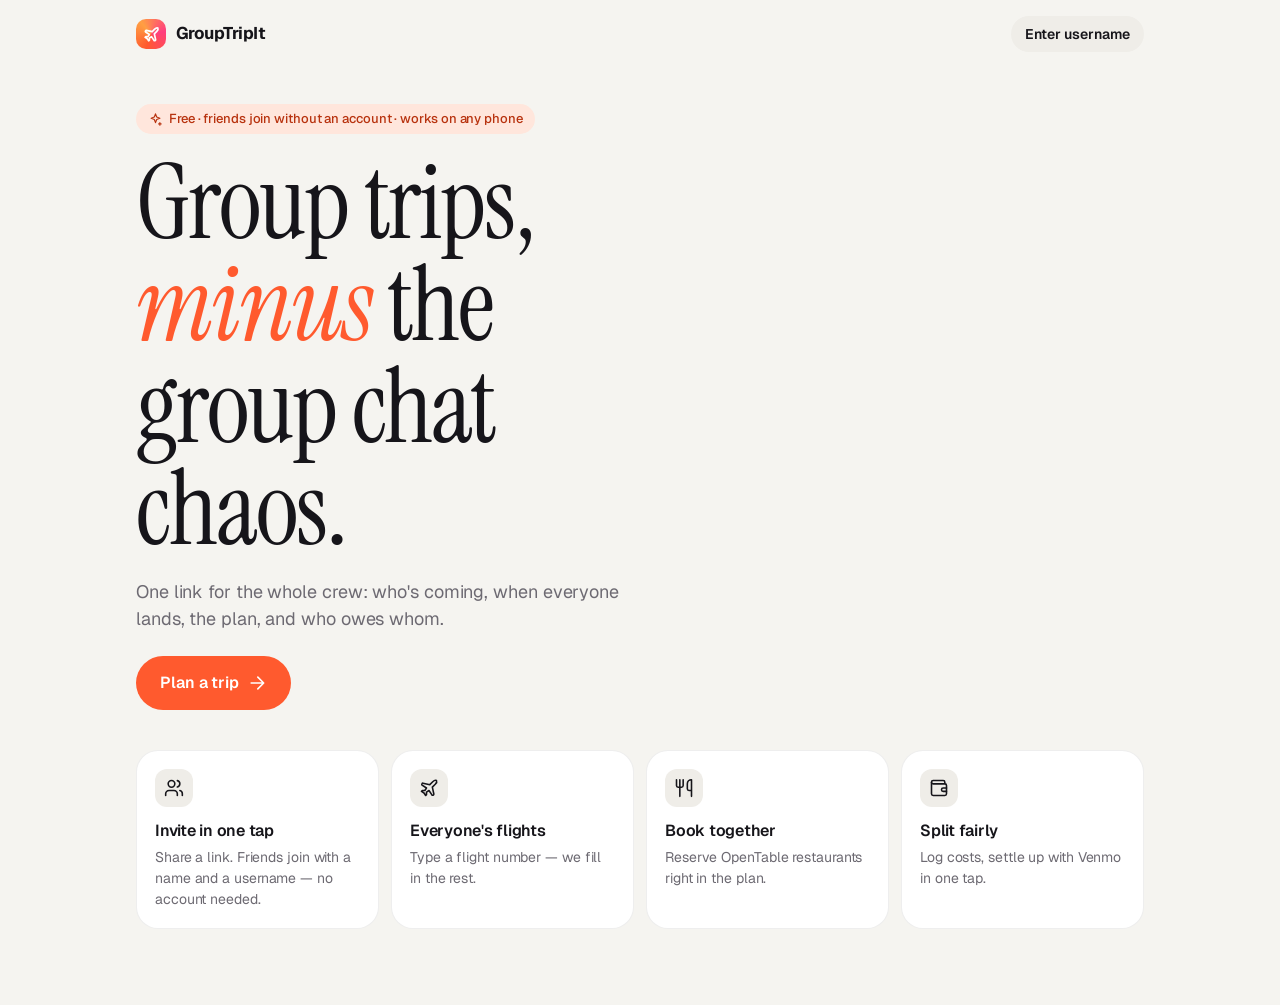
==== commit 0e11ffa0: "Rename the app to GroupTripIt Shown everywhere people see it (site title, header, home-screen name, " ====
--- a/app/index.html
+++ b/app/index.html
@@ -8,8 +8,11 @@
   <meta name="description" content="Plan a group trip: who's coming, everyone's flights, the plan, and who owes whom.">
   <meta name="apple-mobile-web-app-capable" content="yes">
   <meta name="apple-mobile-web-app-status-bar-style" content="default">
-  <title>GroupTrip</title>
+  <title>GroupTripIt</title>
   <link rel="icon" href="data:image/svg+xml,%3Csvg xmlns='http://www.w3.org/2000/svg' viewBox='0 0 32 32'%3E%3Crect width='32' height='32' rx='9' fill='%23ff5a2e'/%3E%3Cpath d='M21.5 22.4 20 15.6l2.9-2.9c1.2-1.2 1.7-2.9 1.2-3.7-.8-.4-2.5 0-3.7 1.2l-2.9 2.9-6.8-1.5c-.4-.1-.7.1-.9.4l-.2.4c-.2.4-.1.8.2 1.1l4.4 2.9-1.7 2.5H10l-.8.8 2.5 1.7 1.7 2.5.8-.8v-2.5l2.5-1.7 2.9 4.4c.3.3.7.4 1.1.2l.4-.2c.3-.2.5-.6.4-1z' fill='none' stroke='white' stroke-width='1.6' stroke-linejoin='round'/%3E%3C/svg%3E">
+  <link rel="manifest" href="manifest.webmanifest">
+  <link rel="apple-touch-icon" href="icons/icon-180.png">
+  <meta name="apple-mobile-web-app-title" content="GroupTripIt">
   <link rel="preconnect" href="https://fonts.googleapis.com">
   <link rel="preconnect" href="https://fonts.gstatic.com" crossorigin>
   <link href="https://fonts.googleapis.com/css2?family=Geist:wght@400..700&family=Instrument+Serif:ital@0;1&display=swap" rel="stylesheet">
--- a/app/style.css
+++ b/app/style.css
@@ -1,4 +1,4 @@
-/* GroupTrip design system.
+/* GroupTripIt design system.
    Warm paper neutrals, one sunset accent, Geist for UI, Instrument Serif for
    trip names. Phones get a floating tab bar + bottom sheets; desktop gets a
    sidebar and centered dialogs. */
@@ -134,6 +134,8 @@
 .field textarea { height: auto; min-height: 88px; padding: 12px 14px; resize: vertical; }
 .input:focus, .field input:focus, .field select:focus, .field textarea:focus { border-color: var(--accent); box-shadow: 0 0 0 4px var(--ring); }
 .input-xl { height: 64px; font-size: 22px; font-weight: 500; border-radius: 18px; }
+.pin-input { text-align: center; letter-spacing: .5em; text-indent: .5em; font-variant-numeric: tabular-nums; }
+.link-btn { background: none; border: 0; padding: 4px; color: var(--muted); font: inherit; font-size: 14px; text-decoration: underline; text-underline-offset: 3px; cursor: pointer; }
 .form { display: grid; gap: 14px; }
 .grid-2 { display: grid; grid-template-columns: 1fr 1fr; gap: 12px; }
 .grid-4 { display: grid; grid-template-columns: repeat(2, 1fr); gap: 12px; }
@@ -414,6 +416,7 @@
   box-shadow: var(--shadow-lg); display: flex; align-items: center; gap: 8px; max-width: calc(100vw - 32px);
   animation: toast-in .3s cubic-bezier(.2, .9, .3, 1);
 }
+.toast[popover] { top: auto; right: auto; margin: 0; border: 0; overflow: visible; }
 .toast.error { background: var(--bad); color: #fff; }
 .toast.out { opacity: 0; transform: translate(-50%, 8px); transition: all .25s ease; }
 body:has(.page-action) .toast { bottom: calc(156px + var(--safe-b)); }
@@ -465,8 +468,8 @@
 .invite-card { width: 100%; max-width: 460px; background: var(--surface); border-radius: 32px; overflow: hidden; box-shadow: var(--shadow-lg); }
 .invite-card .hero { border-radius: 0; min-height: 280px; }
 .invite-body { padding: 22px; display: grid; gap: 18px; }
-.invite-body .divider { display: flex; align-items: center; gap: 12px; color: var(--faint); font-size: 13px; }
-.invite-body .divider::before, .invite-body .divider::after { content: ''; flex: 1; border-top: 1px solid var(--line); }
+.divider { display: flex; align-items: center; gap: 12px; color: var(--faint); font-size: 13px; }
+.divider::before, .divider::after { content: ''; flex: 1; border-top: 1px solid var(--line); }
 
 .link-box { display: flex; align-items: center; gap: 8px; padding: 6px 6px 6px 14px; border-radius: 16px; background: var(--surface-2); }
 .link-box code { flex: 1; min-width: 0; overflow: hidden; text-overflow: ellipsis; white-space: nowrap; font: 13px ui-monospace, SFMono-Regular, Menlo, monospace; color: var(--muted); }
@@ -480,3 +483,328 @@
 .stack > *, .stack-lg > *, .shell > *, .rows > * { min-width: 0; }
 html, body { overflow-x: clip; }
 .sheet-head h2 { min-width: 0; overflow: hidden; text-overflow: ellipsis; white-space: nowrap; }
+
+/* ---------- cover photos ---------- */
+.hero-credit {
+  position: absolute; right: 12px; bottom: 8px; z-index: 1; font-size: 10px; color: rgba(255, 255, 255, .7);
+  text-decoration: none; max-width: 60%; overflow: hidden; text-overflow: ellipsis; white-space: nowrap;
+}
+.hero-credit:hover { color: #fff; }
+.hero::after { background: linear-gradient(to top, rgba(0, 0, 0, .55), rgba(0, 0, 0, .05) 60%, rgba(0, 0, 0, .15)); }
+.cover-grid { display: grid; grid-template-columns: repeat(3, 1fr); gap: 8px; }
+.cover-grid button {
+  position: relative; aspect-ratio: 4 / 3; border-radius: 14px; border: 0; padding: 0; overflow: hidden; cursor: pointer;
+  background: var(--surface-2) center / cover no-repeat; outline: 2px solid transparent; outline-offset: 2px; transition: outline-color .15s;
+}
+.cover-grid button.on { outline-color: var(--accent); }
+.cover-grid button.on::after {
+  content: '✓'; position: absolute; top: 6px; right: 6px; width: 22px; height: 22px; border-radius: 50%;
+  background: var(--accent); color: #fff; font-size: 13px; font-weight: 700; display: grid; place-items: center;
+}
+.cover-grid .none { background: var(--surface-2); color: var(--muted); font-size: 12px; font-weight: 600; }
+
+/* ---------- stays ---------- */
+.stay-dates {
+  display: grid; grid-template-columns: 1fr auto 1fr; align-items: center; gap: 10px;
+  margin-top: 14px; padding: 12px 14px; border-radius: 14px; background: var(--surface-2); font-size: 14px; font-weight: 500;
+}
+.stay-dates .nights { font-size: 12px; color: var(--muted); text-align: center; padding: 3px 10px; border-radius: 99px; background: var(--surface); white-space: nowrap; }
+.stay-dates .eyebrow { font-size: 10px; }
+button.check { background: transparent; padding: 0; }
+button.check.done { background: var(--good); }
+.tl-card.muted-card { background: var(--surface-2); box-shadow: none; }
+.sync-option { display: flex; align-items: center; gap: 12px; padding: 14px 0; text-decoration: none; }
+.weather-frame { display: block; width: 100%; height: 460px; border: 0; background: var(--surface-2); }
+.notes { white-space: pre-wrap; font-size: 15px; line-height: 1.6; overflow-wrap: anywhere; }
+
+/* ---------- polls ---------- */
+.opts { display: grid; gap: 8px; margin-top: 14px; }
+.opt {
+  position: relative; overflow: hidden; display: flex; align-items: center; gap: 10px; width: 100%;
+  min-height: 50px; padding: 8px 12px; border-radius: 14px; border: 1px solid var(--line-strong);
+  background: var(--surface); text-align: left; cursor: pointer; font-weight: 500; transition: border-color .15s;
+}
+.opt:disabled { cursor: default; }
+.opt > :not(.opt-bar) { position: relative; }
+.opt-bar { position: absolute; inset: 0 auto 0 0; background: var(--surface-2); transition: width .4s ease; }
+.opt.lead .opt-bar { background: var(--accent-soft); }
+.opt.on { border-color: var(--text); }
+.opt-check { width: 22px; height: 22px; border-radius: 50%; border: 1.5px solid var(--line-strong); display: grid; place-items: center; flex: none; color: transparent; }
+.opt-check svg.i { width: 13px; height: 13px; stroke-width: 3; }
+.opt.on .opt-check { background: var(--text); border-color: var(--text); color: var(--bg); }
+.opt-label { flex: 1; min-width: 0; }
+.opt-votes { display: flex; align-items: center; gap: 6px; font-variant-numeric: tabular-nums; }
+.opt-votes .av-stack { --ring-color: var(--surface); }
+.poll.closed .opt:not(.lead) { opacity: .6; }
+.lock { justify-self: start; }
+.switch { display: flex; align-items: center; gap: 12px; font-weight: 500; cursor: pointer; }
+.switch input { position: absolute; opacity: 0; }
+.switch span { width: 44px; height: 26px; border-radius: 99px; background: var(--surface-3); position: relative; flex: none; transition: background .15s; }
+.switch span::after { content: ''; position: absolute; top: 3px; left: 3px; width: 20px; height: 20px; border-radius: 50%; background: #fff; box-shadow: var(--shadow-sm); transition: transform .15s; }
+.switch input:checked + span { background: var(--good); }
+.switch input:checked + span::after { transform: translateX(18px); }
+.switch input:focus-visible + span { box-shadow: 0 0 0 4px var(--ring); }
+
+/* ---------- photos ---------- */
+.photo-grid { display: grid; grid-template-columns: repeat(3, 1fr); gap: 4px; border-radius: 18px; overflow: hidden; }
+@media (min-width: 700px) { .photo-grid { grid-template-columns: repeat(4, 1fr); gap: 6px; } }
+.photo { aspect-ratio: 1; border: 0; padding: 0; background: var(--surface-2); cursor: zoom-in; overflow: hidden; }
+.photo img { width: 100%; height: 100%; object-fit: cover; display: block; transition: transform .3s ease; }
+.photo:hover img { transform: scale(1.04); }
+.photo-strip { display: grid; grid-template-columns: repeat(3, 1fr); gap: 4px; border-radius: 18px; overflow: hidden; }
+.photo-strip img { width: 100%; aspect-ratio: 1; object-fit: cover; display: block; background: var(--surface-2); }
+@media (min-width: 700px) { .photo-strip { grid-template-columns: repeat(6, 1fr); } }
+
+dialog.viewer {
+  border: 0; padding: 0; margin: 0; width: 100vw; height: 100dvh; max-width: none; max-height: none;
+  background: #000; color: #fff; display: flex; flex-direction: column;
+}
+dialog.viewer:not([open]) { display: none; }
+dialog.viewer::backdrop { background: #000; }
+.viewer-top { display: flex; align-items: center; gap: 10px; padding: calc(10px + env(safe-area-inset-top, 0px)) 12px 10px; }
+.viewer-who { display: flex; align-items: center; gap: 10px; font-size: 14px; }
+.viewer-btn { background: rgba(255, 255, 255, .12); color: #fff; }
+.viewer-btn:hover { background: rgba(255, 255, 255, .22); }
+.viewer-stage { position: relative; flex: 1; min-height: 0; display: grid; place-items: center; padding-bottom: env(safe-area-inset-bottom, 0px); touch-action: pan-y; }
+.viewer-stage img { max-width: 100%; max-height: 100%; object-fit: contain; background: center / contain no-repeat; user-select: none; -webkit-user-drag: none; }
+.viewer-nav {
+  position: absolute; top: 50%; transform: translateY(-50%); width: 44px; height: 44px; border-radius: 50%; border: 0;
+  background: rgba(255, 255, 255, .14); color: #fff; display: grid; place-items: center; cursor: pointer;
+}
+.viewer-nav.prev { left: 12px; }
+.viewer-nav.next { right: 12px; }
+@media (hover: none) { .viewer-nav { display: none; } }
+
+/* ---------- group hub (phones) ---------- */
+.seg-nav { display: flex; gap: 6px; overflow-x: auto; scrollbar-width: none; margin: 8px -16px 0; padding: 0 16px; }
+.seg-nav::-webkit-scrollbar { display: none; }
+.seg-nav a {
+  flex: none; display: inline-flex; align-items: center; gap: 6px; height: 36px; padding: 0 14px; border-radius: 99px;
+  text-decoration: none; font-weight: 600; font-size: 14px; color: var(--muted); background: var(--surface-2);
+}
+.seg-nav a.on { background: var(--text); color: var(--bg); }
+.seg-nav a svg.i { width: 16px; height: 16px; }
+.seg-nav .badge { min-width: 18px; height: 18px; padding: 0 5px; border-radius: 99px; background: var(--accent); color: #fff; font-size: 11px; display: grid; place-items: center; }
+@media (min-width: 960px) { .seg-nav { display: none; } }
+.tab-icon { position: relative; display: grid; }
+.dot-badge { position: absolute; top: -2px; right: -4px; width: 8px; height: 8px; border-radius: 50%; background: var(--accent); box-shadow: 0 0 0 2px var(--glass); }
+
+/* ---------- trip map (Calendar) ---------- */
+.trip-map-card { padding: 0; overflow: hidden; margin-bottom: 24px; }
+.trip-map { height: 320px; background: var(--surface-2); z-index: 0; }
+@media (min-width: 960px) { .trip-map { height: 400px; } }
+.map-foot { display: flex; align-items: center; gap: 8px; padding: 10px 14px; font-size: 13px; color: var(--muted); border-top: 1px solid var(--line); }
+.map-pin { background: none; border: 0; }
+.map-pin .shape {
+  position: absolute; left: 0; top: 0; width: 32px; height: 32px; border-radius: 50% 50% 50% 0; transform: rotate(-45deg);
+  background: var(--accent); border: 2px solid #fff; box-shadow: 0 4px 12px rgba(0, 0, 0, .3);
+}
+.map-pin .n { position: absolute; left: 0; top: 0; width: 32px; height: 32px; display: grid; place-items: center; color: #fff; font: 700 13px var(--font-ui); }
+.pin-card { display: grid; gap: 6px; }
+.pin-card-head { display: flex; align-items: center; gap: 8px; padding-right: 14px; font-size: 15px; }
+.pin-row { display: flex; align-items: center; gap: 6px; color: var(--muted); font-size: 13px; }
+.pin-notes { font-size: 13px; padding: 8px 10px; border-radius: 10px; background: var(--surface-2); white-space: pre-wrap; }
+.pin-link { font-size: 13px; font-weight: 600; color: var(--accent-ink) !important; text-decoration: none; display: inline-flex; align-items: center; gap: 4px; }
+.pin-num {
+  display: inline-grid; place-items: center; min-width: 22px; height: 22px; padding: 0 6px; border-radius: 99px;
+  background: var(--accent); color: #fff; font-size: 12px; font-weight: 700; flex: none;
+}
+.tl-icon.numbered { background: var(--accent); color: #fff; font-weight: 700; font-size: 15px; }
+.place-status { font-size: 13px; display: flex; align-items: center; gap: 6px; min-height: 18px; }
+.place-status.found { color: var(--good); }
+.place-status.missing { color: var(--warn); }
+/* ---------- Google map (Calendar) ---------- */
+.gmap-embed { display: block; width: 100%; height: 100%; border: 0; }
+.pin-chips { display: flex; gap: 6px; flex-wrap: wrap; padding: 12px 14px 0; }
+.pin-chip {
+  min-width: 34px; height: 34px; padding: 0 10px; border-radius: 99px; border: 1px solid var(--line-strong);
+  background: var(--surface); color: var(--text); font-weight: 700; cursor: pointer;
+}
+.pin-chip.on { background: var(--accent); border-color: var(--accent); color: #fff; }
+.pin-detail { padding: 12px 14px 4px; }
+.place-status .place-preview { display: block; width: 100%; height: 170px; border: 0; border-radius: 12px; background: var(--surface-2); }
+/* Google's info window, restyled to match */
+.gm-style .gm-style-iw-c { border-radius: 16px !important; padding: 12px 14px !important; }
+.gm-style .gm-style-iw-d { overflow: auto !important; }
+.gm-style .pin-card { font-family: var(--font-ui); color: #16151a; }
+.trip-map { position: relative; }
+.map-pin { position: relative; width: 32px; height: 40px; cursor: pointer; }
+.center-pin { position: absolute; left: 50%; top: 50%; transform: translate(-16px, -38px); pointer-events: none; transition: opacity .2s; }
+.center-pin.gone { opacity: 0; }
+.gm-style .pin-row { color: #6d6a72; }
+.gm-style .pin-notes { background: #efede8; color: #16151a; }
+.gm-style .pin-link { color: #b8330f !important; }
+
+/* ---------- install / notifications / offline ---------- */
+.app-card { position: relative; background: linear-gradient(135deg, var(--accent-soft), var(--surface) 65%); }
+.app-card-x { position: absolute; top: 10px; right: 10px; width: 30px; }
+.app-card h3 { padding-right: 28px; }
+.steps { margin: 0 0 12px; padding-left: 20px; display: grid; gap: 10px; line-height: 1.5; }
+.offline-banner {
+  display: flex; align-items: center; gap: 8px; margin: 8px 0 0; padding: 10px 14px; border-radius: 14px;
+  background: var(--warn-soft); color: var(--warn); font-size: 13px; font-weight: 500;
+}
+.setting { display: flex; align-items: center; gap: 12px; padding: 12px 0; }
+.setting .grow { flex: 1; min-width: 0; }
+.map-pin.stay .shape { background: var(--text); }
+.map-pin.stay .n svg.i { width: 15px; height: 15px; color: #fff; stroke: #fff; vertical-align: 0; }
+.pin-num.stay { background: var(--text); color: var(--bg); }
+.pin-num.stay svg.i { width: 13px; height: 13px; vertical-align: 0; }
+.pin-chip.stay { display: inline-grid; place-items: center; }
+.pin-chip.stay svg.i { width: 16px; height: 16px; vertical-align: 0; }
+.pin-chip.stay.on { background: var(--text); border-color: var(--text); color: var(--bg); }
+
+/* ---------- Today ---------- */
+.today { gap: 12px; }
+.today-head { display: flex; align-items: baseline; justify-content: space-between; gap: 12px; margin: 0 2px; }
+.today-head .display { font-size: 34px; }
+.today-next { background: linear-gradient(135deg, var(--accent-soft), var(--surface) 70%); border-color: color-mix(in srgb, var(--accent) 25%, var(--line)); }
+.today-title { font-size: 22px; font-weight: 600; letter-spacing: -0.02em; margin: 4px 0 2px; }
+.today-actions { display: flex; gap: 8px; flex-wrap: wrap; }
+.stay-guests { display: flex; align-items: center; gap: 10px; flex-wrap: wrap; margin-top: 12px; }
+.stay-guests > span.small { flex: 1; min-width: 120px; }
+.pin-guests { position: absolute; top: 40px; left: 50%; transform: translateX(-50%); white-space: nowrap; }
+.pin-guests .av-stack { --ring-color: #fff; }
+.mid-pin { display: flex; flex-direction: column; align-items: center; gap: 2px; cursor: pointer; }
+.mid-pin span { width: 18px; height: 18px; border-radius: 50%; background: rgba(255, 90, 46, .25); border: 3px solid var(--accent); box-shadow: 0 0 0 4px rgba(255, 90, 46, .15); }
+.mid-pin b { font: 700 11px var(--font-ui); color: var(--accent-ink); background: #fff; padding: 1px 6px; border-radius: 99px; box-shadow: var(--shadow-sm); }
+.from-hotels { display: grid; gap: 6px; margin-top: 4px; padding-top: 8px; border-top: 1px solid var(--line); }
+.from-row { display: flex; align-items: center; gap: 8px; font-size: 13px; }
+.from-name { flex: 1; min-width: 0; display: flex; flex-direction: column; line-height: 1.3; }
+.from-name span { color: var(--muted); font-size: 12px; }
+.from-dist { font-weight: 600; font-variant-numeric: tabular-nums; }
+.gm-style .from-name span { color: #6d6a72; }
+.pin-chip.stay { display: inline-flex; align-items: center; gap: 6px; padding: 0 6px 0 10px; }
+.pin-chip.stay .av-stack { --ring-color: var(--surface); }
+.pin-chip.stay.on .av-stack { --ring-color: var(--text); }
+.pin-chip .av-stack .av + .av, .pin-guests .av-stack .av + .av { margin-left: -5px; }
+
+/* ---------- money upgrades ---------- */
+.currency-pick {
+  height: 36px; border-radius: 99px; border: 1px solid var(--line-strong); background: var(--surface-2); color: var(--text);
+  font: 600 14px var(--font-ui); padding: 0 10px; margin-right: 6px; -webkit-appearance: none; appearance: none;
+}
+.split-rows .row { min-height: 52px; padding: 6px 0; }
+.split-rows .split-amt { width: 110px; height: 40px; text-align: right; font-variant-numeric: tabular-nums; }
+.stepper { display: flex; align-items: center; gap: 10px; }
+.stepper button { width: 34px; height: 34px; border-radius: 50%; border: 1px solid var(--line-strong); background: var(--surface); font-size: 18px; cursor: pointer; }
+.stepper b { min-width: 16px; text-align: center; font-variant-numeric: tabular-nums; }
+.pay-actions { display: flex; gap: 6px; flex-wrap: wrap; justify-content: flex-end; }
+.receipt-thumb { width: 38px; height: 38px; border-radius: 10px; overflow: hidden; border: 1px solid var(--line); padding: 0; flex: none; cursor: zoom-in; background: var(--surface-2); }
+.receipt-thumb img, .receipt-preview img { width: 100%; height: 100%; object-fit: cover; display: block; }
+.receipt-preview { display: flex; align-items: center; gap: 10px; }
+.receipt-preview img { width: 64px; height: 64px; border-radius: 12px; }
+.receipt-full { display: block; width: 100%; border-radius: 12px; }
+.pay-flow { flex: none; flex-wrap: nowrap; display: flex; align-items: center; gap: 6px; }
+
+/* ---------- trip types ---------- */
+.kind-picks { display: grid; gap: 8px; }
+@media (min-width: 520px) { .kind-picks { grid-template-columns: repeat(3, 1fr); } }
+.kind-picks label { cursor: pointer; }
+.kind-picks input { position: absolute; opacity: 0; pointer-events: none; }
+.kind-card { display: grid; gap: 2px; padding: 12px 14px; border-radius: 16px; border: 1.5px solid var(--line-strong); background: var(--surface); transition: all .15s; height: 100%; }
+.kind-card small { color: var(--muted); font-size: 12px; line-height: 1.35; }
+.kind-picks input:checked + .kind-card { border-color: var(--accent); background: var(--accent-soft); }
+.kind-picks input:focus-visible + .kind-card { box-shadow: 0 0 0 4px var(--ring); }
+.cat-row { display: grid; grid-template-columns: 1fr auto; gap: 4px 12px; font-size: 14px; }
+.cat-row .progress { grid-column: 1 / -1; height: 5px; }
+
+/* ---------- way back to My trips ---------- */
+.my-trips {
+  display: flex; align-items: center; gap: 12px; height: 46px; padding: 0 14px; border-radius: 14px;
+  text-decoration: none; font-weight: 600; background: var(--surface-2); color: var(--text);
+}
+.my-trips:hover { background: var(--surface-3); }
+.my-trips .count { margin-left: auto; font-size: 12px; color: var(--muted); font-weight: 500; }
+.my-trips-btn { gap: 4px; padding: 0 12px 0 6px; flex: none; }
+.my-trips-btn svg.i { width: 17px; height: 17px; }
+.my-trips-btn svg.i:first-child { width: 16px; margin-right: -2px; }
+.topbar .title { text-align: center; font-size: 15px; }
+@media (max-width: 420px) { .topbar .pill.org { display: none; } }
+/* ---------- type-ahead suggestions ---------- */
+.suggest-wrap { position: relative; }
+.suggest { position: absolute; z-index: 20; left: 0; right: 0; top: calc(100% + 6px); background: var(--surface);
+  border: 1px solid var(--line); border-radius: 16px; box-shadow: var(--shadow-lg); padding: 6px; max-height: 320px; overflow-y: auto; }
+.suggest-item { display: flex; align-items: center; gap: 10px; width: 100%; text-align: left; padding: 10px 12px; border: 0;
+  background: none; border-radius: 10px; color: inherit; font: inherit; cursor: pointer; }
+.suggest-item span { display: grid; min-width: 0; }
+.suggest-item b { font-weight: 600; }
+.suggest-item small { color: var(--muted); font-size: 13px; white-space: nowrap; overflow: hidden; text-overflow: ellipsis; }
+.suggest-item.on, .suggest-item:hover { background: var(--surface-2); }
+.dest-map { display: block; width: 100%; height: 170px; border: 0; border-radius: 16px; margin-top: 12px; background: var(--surface-2); }
+/* ---------- business expense report (screen + print) ---------- */
+.report-cta { display: flex; align-items: center; gap: 12px; flex-wrap: wrap; }
+.report-cta .title { font-weight: 600; }
+.report-cta .sub { color: var(--muted); font-size: 14px; }
+.report-overlay { position: fixed; inset: 0; z-index: 100; overflow-y: auto; background: var(--surface-3);
+  padding: 0 12px calc(32px + var(--safe-b)); -webkit-overflow-scrolling: touch; }
+body.report-open { overflow: hidden; }
+.report-bar { position: sticky; top: 0; z-index: 1; display: flex; gap: 8px; align-items: center; justify-content: space-between;
+  max-width: 820px; margin: 0 auto; padding: calc(10px + env(safe-area-inset-top, 0px)) 0 10px; background: var(--surface-3); }
+.report-who { height: 36px; max-width: 180px; padding: 0 10px; font-size: 14px; }
+.report-tip { max-width: 820px; margin: 0 auto 10px; font-size: 13px; color: var(--muted); text-align: center; }
+/* The report itself is always "paper": dark text on white, in both themes. */
+.report { max-width: 820px; margin: 0 auto; background: #fff; color: #16151a; border-radius: 12px; padding: 36px 32px;
+  font-family: var(--font-ui); font-size: 13px; line-height: 1.45; box-shadow: var(--shadow-lg); }
+.report h1 { font-family: var(--font-display); font-weight: 400; font-size: 30px; margin: 4px 0 2px; letter-spacing: -.01em; }
+.report h2 { font-size: 14px; text-transform: uppercase; letter-spacing: .06em; margin: 28px 0 8px; color: #16151a; }
+.report-head { display: flex; justify-content: space-between; gap: 20px; flex-wrap: wrap; padding-bottom: 18px; border-bottom: 2px solid #16151a; }
+.report-kicker { font-size: 11px; font-weight: 700; letter-spacing: .1em; text-transform: uppercase; color: #6d6a72; }
+.report-meta { color: #4a4850; }
+.report-facts { margin: 0; display: grid; gap: 4px; font-size: 12px; }
+.report-facts div { display: flex; gap: 8px; }
+.report-facts dt { color: #6d6a72; min-width: 88px; }
+.report-facts dd { margin: 0; font-weight: 600; }
+.report-totals { display: grid; grid-template-columns: repeat(4, 1fr); gap: 10px; margin-top: 18px; }
+.report-totals div { border: 1px solid #dcd9d2; border-radius: 10px; padding: 10px 12px; display: grid; gap: 2px; }
+.report-totals span { font-size: 11px; color: #6d6a72; }
+.report-totals b { font-size: 17px; font-variant-numeric: tabular-nums; }
+.report-totals .due { border-color: #16151a; }
+.report-table { width: 100%; border-collapse: collapse; }
+.report-table th { text-align: left; font-size: 11px; color: #6d6a72; font-weight: 600; border-bottom: 1px solid #16151a; padding: 6px 8px 6px 0; }
+.report-table td { border-bottom: 1px solid #e6e3dc; padding: 7px 8px 7px 0; vertical-align: top; }
+.report-table tfoot td { border-bottom: 0; border-top: 2px solid #16151a; font-weight: 700; }
+.report-table .num { text-align: right; font-variant-numeric: tabular-nums; }
+.report-table .nowrap { white-space: nowrap; }
+.report-table .small { font-size: 11px; color: #6d6a72; }
+.report-table .missing { color: #b4541a; font-weight: 600; }
+.report-receipt { margin: 0 0 20px; break-inside: avoid; page-break-inside: avoid; }
+.report-receipt figcaption { font-size: 12px; margin-bottom: 6px; }
+.report-receipt img { display: block; max-width: 100%; max-height: 900px; margin: 0 auto; border: 1px solid #e6e3dc; border-radius: 6px; }
+@media (max-width: 640px) {
+  .report { padding: 22px 16px; font-size: 12px; }
+  .report-totals { grid-template-columns: 1fr 1fr; }
+  .report-scroll { overflow-x: auto; margin-right: -16px; padding-right: 16px; }
+  .report-scroll .report-table { min-width: 560px; }
+}
+@media print {
+  @page { margin: 14mm; }
+  body.report-open > *:not(.report-overlay) { display: none !important; }
+  body.report-open { background: #fff !important; overflow: visible; }
+  .report-overlay { position: static; overflow: visible; background: #fff; padding: 0; }
+  .no-print { display: none !important; }
+  .report { box-shadow: none; border-radius: 0; padding: 0; max-width: none; }
+  .report-scroll { overflow: visible; margin: 0; padding: 0; }
+  .report-scroll .report-table { min-width: 0; }
+  .report-table thead { display: table-header-group; }
+  .report-table tr { break-inside: avoid; }
+  .report-receipts { break-before: page; }
+  .report-receipt img { max-height: 235mm; }
+}
+.venmo-warn { display: flex; gap: 6px; align-items: center; font-size: 12px; font-weight: 600; color: var(--warn); margin-bottom: 2px; }
+/* ---------- whose schedule / plans for specific people / privacy ---------- */
+.schedule-pick { display: flex; align-items: center; gap: 8px; margin: 0 0 14px; font-size: 14px; color: var(--muted); }
+.schedule-pick select { flex: 1; max-width: 320px; height: 38px; border-radius: 12px; border: 1px solid var(--line);
+  background: var(--surface); color: var(--text); padding: 0 10px; font: inherit; font-weight: 600; }
+.for-who { display: inline-flex; align-items: center; gap: 5px; margin-top: 6px; font-size: 12px; font-weight: 600;
+  padding: 3px 9px; border-radius: 999px; background: var(--surface-2); color: var(--muted); }
+.for-picks { margin-top: 10px; max-height: 240px; overflow-y: auto; }
+.for-picks label[hidden] { display: none; }
+.privacy-picks { grid-template-columns: 1fr; }
+.privacy-picks .kind-card b { display: flex; align-items: center; gap: 6px; }
+/* My trips: "⋯" on each card (delete / leave) */
+.trip-card-wrap { position: relative; }
+.card-menu { position: absolute; top: 10px; right: 10px; width: 36px; height: 36px; border-radius: 999px; border: 0; cursor: pointer;
+  display: grid; place-items: center; color: #fff; background: rgba(0, 0, 0, .32); backdrop-filter: blur(10px); -webkit-backdrop-filter: blur(10px); }
+.card-menu:hover { background: rgba(0, 0, 0, .5); }
+.card-menu svg.i { width: 20px; height: 20px; }
